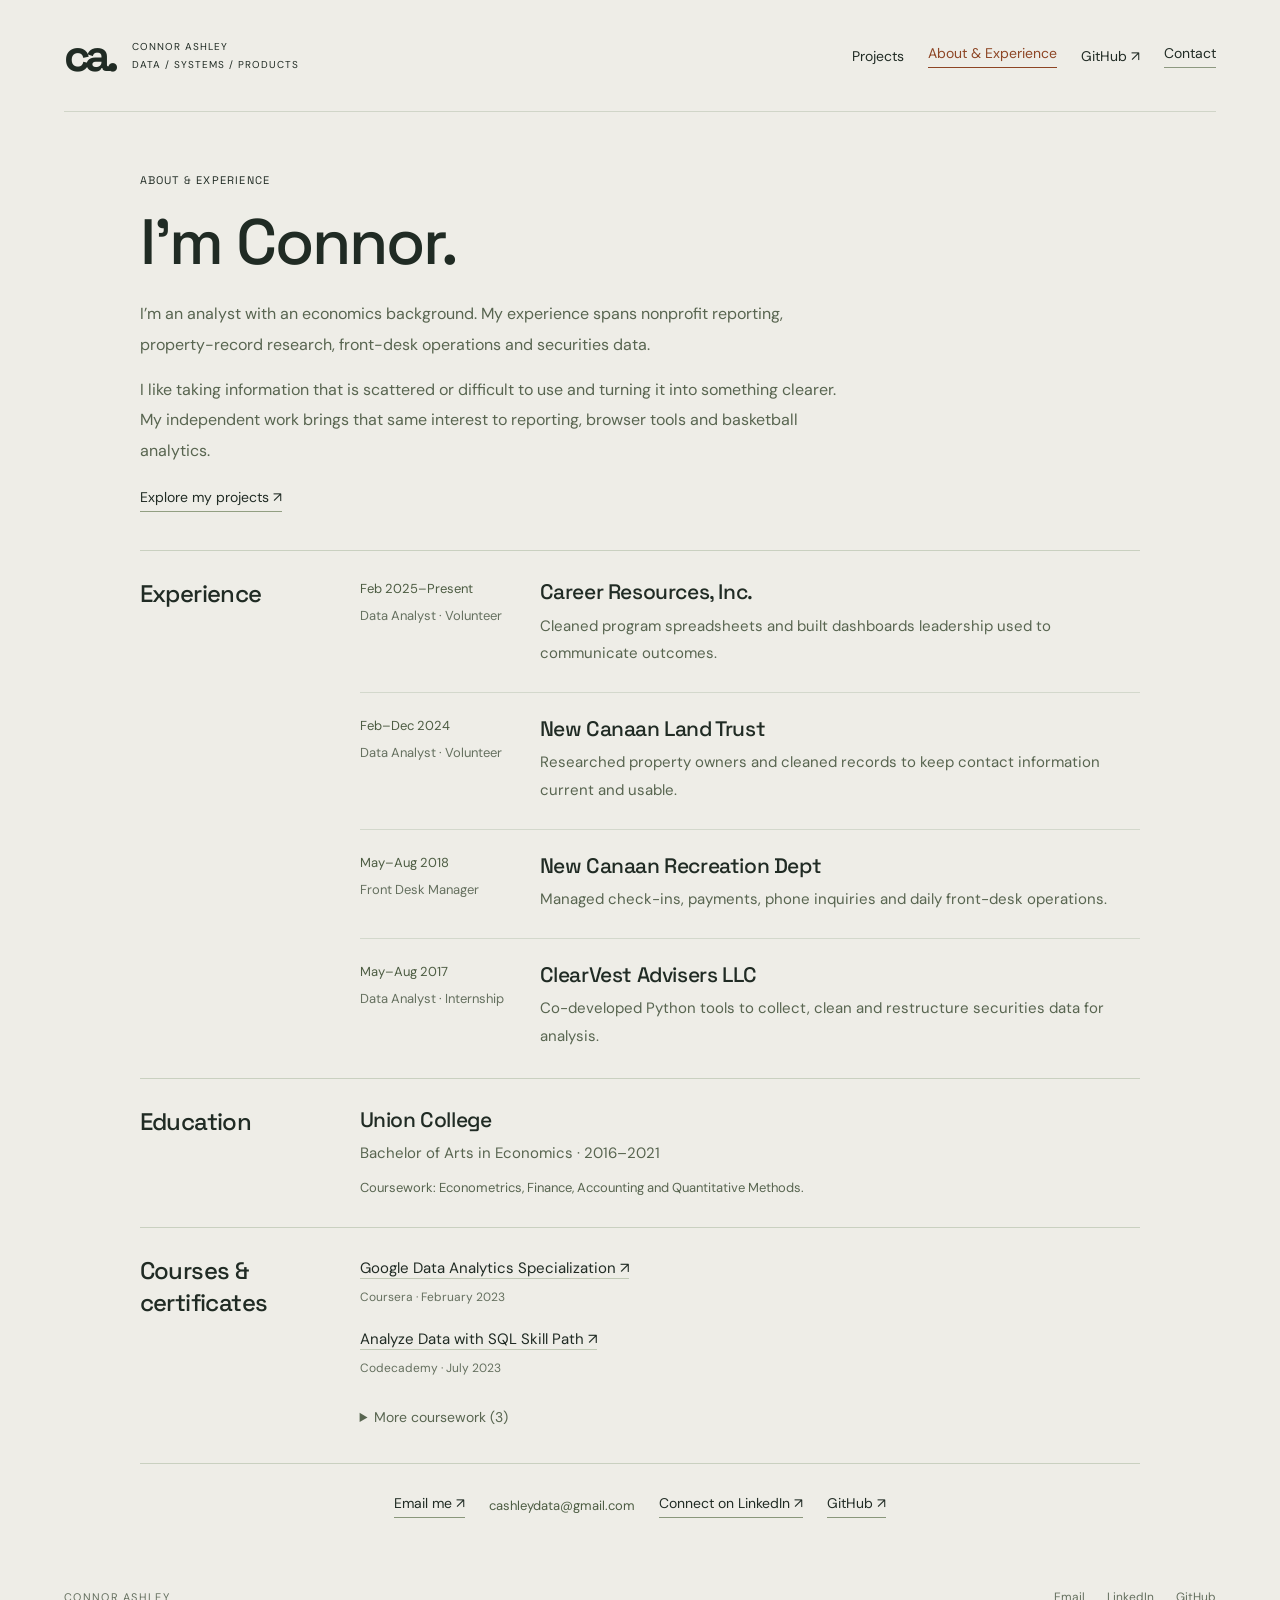
==== about.html @ 2dfffe81 "Publish redesigned portfolio with project previews and experience page" ====
<!doctype html><html lang="en"><head><meta charset="utf-8"><meta name="viewport" content="width=device-width,initial-scale=1"><meta name="description" content="Connor Ashley's experience in nonprofit reporting, property research, customer service and securities data, plus education and coursework."><title>Connor Ashley | Portfolio</title><link rel="stylesheet" href="home.css"><link rel="stylesheet" href="pages.css"><link rel="stylesheet" href="readability.css"><link rel="icon" type="image/svg+xml" href="favicon.svg"></head><body><header><a class="brand" href="./"><b>ca.</b><span>CONNOR ASHLEY<br>DATA / SYSTEMS / PRODUCTS</span></a><nav aria-label="Main navigation"><a href="./#work">Projects</a><a href="about.html" aria-current="page">About & Experience</a><a href="https://github.com/Cashley104">GitHub ↗</a><a href="#contact">Contact</a></nav></header><main class="about-main"><section class="about-intro"><p class="eyebrow">ABOUT & EXPERIENCE</p><h1>I’m Connor.</h1><p>I’m an analyst with an economics background. My experience spans nonprofit reporting, property-record research, front-desk operations and securities data.</p><p>I like taking information that is scattered or difficult to use and turning it into something clearer. My independent work brings that same interest to reporting, browser tools and basketball analytics.</p><a class="back-projects" href="./#work">Explore my projects ↗</a></section><section class="about-section" aria-labelledby="work-history"><h2 id="work-history">Experience</h2><div class="role-list"><article class="role"><div><p class="role-date">Feb 2025–Present</p><p class="role-kind">Data Analyst · Volunteer</p></div><div><h3>Career Resources, Inc.</h3><p>Cleaned program spreadsheets and built dashboards leadership used to communicate outcomes.</p></div></article><article class="role"><div><p class="role-date">Feb–Dec 2024</p><p class="role-kind">Data Analyst · Volunteer</p></div><div><h3>New Canaan Land Trust</h3><p>Researched property owners and cleaned records to keep contact information current and usable.</p></div></article><article class="role"><div><p class="role-date">May–Aug 2018</p><p class="role-kind">Front Desk Manager</p></div><div><h3>New Canaan Recreation Dept</h3><p>Managed check-ins, payments, phone inquiries and daily front-desk operations.</p></div></article><article class="role"><div><p class="role-date">May–Aug 2017</p><p class="role-kind">Data Analyst · Internship</p></div><div><h3>ClearVest Advisers LLC</h3><p>Co-developed Python tools to collect, clean and restructure securities data for analysis.</p></div></article></div></section><section class="about-section education" aria-labelledby="education-title"><h2 id="education-title">Education</h2><div><h3>Union College</h3><p>Bachelor of Arts in Economics · 2016–2021</p><p class="quiet">Coursework: Econometrics, Finance, Accounting and Quantitative Methods.</p></div></section><section class="about-section certifications" aria-labelledby="certificates-title"><h2 id="certificates-title">Courses & certificates</h2><div><ul class="credential-list"><li><a href="https://www.coursera.org/account/accomplishments/specialization/certificate/LZQAG4V62MDE">Google Data Analytics Specialization ↗</a><span>Coursera · February 2023</span></li><li><a href="https://www.codecademy.com/profiles/Cashley104/certificates/5cafb2d937090210d7df3652">Analyze Data with SQL Skill Path ↗</a><span>Codecademy · July 2023</span></li></ul><details><summary>More coursework (3)</summary><ul class="credential-list"><li><a href="https://www.coursera.org/account/accomplishments/records/VMXT9C47KHP5">Generative AI: Elevate Your Data Science Career ↗</a><span>IBM · July 2024</span></li><li><a href="https://www.codecademy.com/profiles/Cashley104/certificates/094a9c7ea6f4ba69e25567f1475e363f">Learn Intermediate SQL for Marketers and Product Managers Course ↗</a><span>Codecademy · August 2023</span></li><li><a href="https://www.codecademy.com/profiles/Cashley104/certificates/6c152bd262967f8c941c9707ed636bda">Learn Python 3 Course ↗</a><span>Codecademy · November 2023</span></li></ul></details></div></section><section class="about-contact" id="contact"><div class="contact-links"><a href="mailto:cashleydata@gmail.com">Email me ↗</a><span class="contact-email">cashleydata@gmail.com</span><a href="https://www.linkedin.com/in/cashleydata/">Connect on LinkedIn ↗</a><a href="https://github.com/Cashley104">GitHub ↗</a></div></section></main><footer class="signature-footer"><span>CONNOR ASHLEY</span><nav aria-label="Social and contact links"><a href="mailto:cashleydata@gmail.com">Email</a><a href="https://www.linkedin.com/in/cashleydata/">LinkedIn</a><a href="https://github.com/Cashley104">GitHub</a></nav></footer></body></html>
---- home.css ----
@import url('https://fonts.googleapis.com/css2?family=DM+Sans:wght@400;500;600;700&family=Space+Grotesk:wght@400;500;600;700&display=swap');
:root{--paper:#eeede7;--ink:#202b24;--muted:#65705f;--line:#d0d5c8;--sage:#788663;--orange:#b85326}*{box-sizing:border-box}html{scroll-behavior:smooth;scroll-padding-top:25px}body{margin:0;color:var(--ink);background:var(--paper);font:14px 'DM Sans',sans-serif}a{color:inherit;text-decoration:none}header{margin:0 5%;padding:27px 0;display:flex;justify-content:space-between;align-items:center;border-bottom:1px solid var(--line);gap:20px}.brand{display:flex;align-items:center;gap:18px}.brand b{font:700 45px 'Space Grotesk',sans-serif;letter-spacing:-5px}.brand span{font-size:8px;letter-spacing:1.5px;line-height:1.8}header nav{display:flex;gap:28px;font-size:12px}header nav a:last-child{border-bottom:1px solid #8d9980;padding-bottom:5px}.intro{padding:44px 5% 40px}.eyebrow{font:9px 'Space Grotesk',sans-serif;letter-spacing:1.6px;line-height:1.8}.intro>.eyebrow:before{content:'';display:inline-block;width:6px;height:6px;background:var(--orange);border-radius:50%;margin-right:9px}.intro-grid{display:grid;grid-template-columns:1.65fr 1fr;align-items:end;gap:7%}h1{font:500 clamp(42px,5.5vw,78px)/1.07 'Space Grotesk',sans-serif;letter-spacing:-3.5px;margin:15px 0 0}h1 em{font-style:normal;color:var(--sage)}.intro-grid>div{max-width:345px}.intro-grid>div>p{font-size:14px;line-height:1.9;margin:0 0 22px;color:#596653}.location{font-size:10px;color:var(--muted);letter-spacing:.6px}.category-nav{display:flex;gap:35px;flex-wrap:wrap;border-block:1px solid var(--line);padding:20px 5%;font:10px 'Space Grotesk',sans-serif;letter-spacing:.6px}.category-nav a{display:flex;align-items:center;gap:14px}.category-nav span{font-size:8px;background:#dfe4d6;padding:3px 6px;border-radius:2px}.project-section{padding:40px 5% 45px}.section-heading{display:flex;align-items:end;justify-content:space-between;gap:20px;margin-bottom:25px}.section-heading .eyebrow{color:var(--muted);margin:0 0 7px}.section-heading h2{font:500 32px 'Space Grotesk',sans-serif;letter-spacing:-1.2px;margin:0}.section-heading>p{font-size:11px;color:var(--muted);line-height:1.8;text-align:right;max-width:310px}.project-grid{display:grid;grid-template-columns:repeat(2,minmax(0,1fr));gap:28px 26px}.project-card{min-width:0;border-bottom:1px solid #c7cfbb;padding-bottom:23px}.project-image-wrap{height:220px;background:#dce1d4;display:block;position:relative;overflow:hidden}.project-image-wrap img{width:100%;height:100%;object-fit:cover;display:block}.walmart-performance-card img,.trade-duty-card img,.extension-gallery img{object-fit:contain;padding:10px}.project-copy{padding-top:16px}h3{font:500 21px/1.3 'Space Grotesk',sans-serif;letter-spacing:-.4px;margin:0 0 10px}.project-copy>p{font-size:12px;line-height:1.8;color:#5f6b57;margin:0;max-width:510px}.project-actions{display:flex;flex-wrap:wrap;gap:10px 18px;margin-top:16px}.project-button{font-size:10px;border-bottom:1px solid #929f82;padding-bottom:4px;display:inline-block}.project-copy>.project-button{margin-top:16px}.project-button:hover{color:var(--orange)}#tools{background:#e1e5d9;border-block:1px solid var(--line)}.demo-poster{display:block;height:100%;position:relative}.demo-poster img{filter:brightness(.75)}.demo-poster>span{position:absolute;left:17px;bottom:15px;color:#fff;font-size:9px;letter-spacing:1px}#basketball .project-grid{grid-template-columns:repeat(3,minmax(0,1fr))}#basketball .project-image-wrap{height:165px}#basketball h3{font-size:18px}#basketball .project-copy>p{font-size:11px}.closing{background:#d9dfcf;padding:35px 5%;display:flex;justify-content:space-between;align-items:center;gap:25px}.closing .eyebrow{max-width:180px;color:var(--muted)}.closing h2{font:500 32px 'Space Grotesk',sans-serif;letter-spacing:-1px;margin:0}.closing>a{font-size:12px;border-bottom:1px solid #89977b;padding-bottom:6px}footer{padding:23px 5%;display:flex;gap:20px;justify-content:space-between;align-items:center;font-size:8px;letter-spacing:1px;color:var(--muted)}a:focus-visible{outline:2px solid var(--orange);outline-offset:5px}@media(min-width:1550px){body{max-width:1550px;margin:auto}}@media(max-width:900px){.intro-grid{grid-template-columns:1.4fr 1fr;gap:30px}h1{font-size:49px;letter-spacing:-2px}.project-image-wrap{height:195px}#basketball .project-grid{grid-template-columns:repeat(2,minmax(0,1fr))}.closing .eyebrow{display:none}}@media(max-width:600px){header{padding:19px 0}.brand span{display:none}.brand b{font-size:36px}header nav{gap:16px;font-size:10px}.intro{padding-top:26px;padding-bottom:26px}.intro-grid{grid-template-columns:1fr;gap:18px}h1{font-size:clamp(30px,8.6vw,50px);letter-spacing:-1.8px}.intro-grid>div{max-width:400px}.intro-grid>div>p{font-size:12px;margin-bottom:12px}.category-nav{gap:15px 25px;font-size:9px;padding-block:16px}.section-heading{display:block}.section-heading h2{font-size:29px}.section-heading>p{text-align:left;font-size:10px}.project-section{padding-block:30px}.project-grid,#basketball .project-grid{grid-template-columns:1fr;gap:27px}.project-image-wrap,#basketball .project-image-wrap{height:auto;aspect-ratio:16/9}.closing{display:block;padding-block:30px}.closing h2{font-size:28px;margin-bottom:18px}footer{flex-wrap:wrap;font-size:7px}footer>span:nth-child(2){display:none}}@media(max-width:300px){header nav{gap:10px}header nav>a:first-child{display:none}.section-heading h2{font-size:25px}h3{font-size:19px}.category-nav a{gap:8px}}@media(prefers-reduced-motion:reduce){html{scroll-behavior:auto}}
---- pages.css ----
header nav{align-items:center;flex-wrap:wrap;gap:12px 24px}header nav a[aria-current=page]{color:#8d4524;border-bottom:1px solid #8d4524;padding-bottom:5px}header nav a[href="https://github.com/Cashley104"]{display:inline}#contact{scroll-margin-top:25px}.closing h2{font-size:27px;line-height:1.25}.closing{gap:20px}.about-main{max-width:1180px;margin:auto;padding:0 7%}.about-intro{padding:48px 0 38px;max-width:700px}.about-intro h1{font-size:clamp(42px,5vw,65px);margin:17px 0 23px;letter-spacing:-2px}.about-intro>p:not(.eyebrow){font-size:15px;line-height:1.95;color:#586550;margin:0 0 15px}.back-projects{display:inline-block;border-bottom:1px solid #929f82;font-size:12px;padding-bottom:5px;margin-top:7px}.about-section{border-top:1px solid #c9d0c0;padding:27px 0;display:grid;grid-template-columns:190px minmax(0,1fr);gap:30px}.about-section>h2{font:500 24px 'Space Grotesk',sans-serif;letter-spacing:-.6px;margin:0;line-height:1.35}.role{display:grid;grid-template-columns:155px minmax(0,1fr);gap:25px;padding:0 0 24px}.role+.role{padding-top:22px;border-top:1px solid #d3d8cc}.role:last-child{padding-bottom:0}.role h3,.education h3{font-size:19px;margin:0 0 7px}.role-date{font-size:11px;margin:2px 0 8px;color:#4c5c42}.role-kind{font-size:10px;line-height:1.7;margin:0;color:#65705f}.role>div:last-child>p,.education p{font-size:13px;line-height:1.85;color:#586550;margin:0}.education .quiet{font-size:11px;margin-top:8px}.credential-list{list-style:none;padding:0;margin:0}.credential-list li{padding:0 0 18px}.credential-list a{font-size:13px;line-height:1.7;border-bottom:1px solid #c0c9b5}.credential-list span{display:block;font-size:10px;line-height:1.8;color:#65705f;margin-top:5px}details summary{font-size:11px;cursor:pointer;color:#586550;padding:6px 0}details[open] summary{margin-bottom:16px}.about-contact{border-top:1px solid #c9d0c0;padding:30px 0 45px}.about-contact h2{font:500 28px 'Space Grotesk',sans-serif;letter-spacing:-.7px;margin:0 0 12px}.about-contact p{font-size:13px;line-height:1.8;color:#586550}.about-contact a{font-size:12px;border-bottom:1px solid #929f82;padding-bottom:5px}summary:focus-visible{outline:2px solid #b85326;outline-offset:4px}@media(max-width:900px){.about-section{grid-template-columns:150px minmax(0,1fr);gap:20px}.role{grid-template-columns:1fr;gap:8px}.role-date{margin:0 0 4px}.about-main{padding-inline:5%}}@media(max-width:600px){header{align-items:start;gap:20px}header nav{justify-content:flex-end;gap:10px 16px;font-size:10px;max-width:270px}header nav a[href="./#work"]{display:inline}.about-intro{padding:32px 0}.about-intro>p:not(.eyebrow){font-size:13px}.about-section{grid-template-columns:1fr;gap:22px}.about-section>h2{font-size:23px}.role{padding-bottom:20px}.closing h2{font-size:25px}.role-kind{font-size:11px}.credential-list a{overflow-wrap:anywhere}}@media(prefers-reduced-motion:reduce){html{scroll-behavior:auto}}
/* Readability pass: shared by the gallery, About page and project detail. */
body header nav{font-size:14px;gap:12px 24px}
body .brand span{font-size:10px;letter-spacing:1px}
body .eyebrow{font-size:11px;letter-spacing:1.2px}
body .intro-grid>div>p{font-size:16px;line-height:1.8}
body .location{font-size:13px}
body .filters button{font-size:14px;padding:10px 14px}
body .filters span{font-size:11px}
body .gallery-toolbar>p{font-size:12px}
body .collection-heading span{font-size:11px;letter-spacing:1.2px}
body .gallery-section .project-copy>p{font-size:15px;line-height:1.8}
body .gallery-section .project-button{font-size:13px;padding-bottom:5px}
body .gallery-section h3{font-size:24px;line-height:1.3}
body .build-note{font-size:12px;line-height:1.8}
body .closing>a{font-size:15px}
body footer{font-size:10px;line-height:1.7}
body .about-intro>p:not(.eyebrow){font-size:16px;line-height:1.9}
body .back-projects{font-size:14px}
body .role-date{font-size:13px}
body .role-kind{font-size:13px;line-height:1.7}
body .role>div:last-child>p,body .education p{font-size:15px;line-height:1.85}
body .education .quiet{font-size:13px}
body .credential-list a{font-size:15px;line-height:1.8}
body .credential-list span{font-size:12px}
body details summary{font-size:14px;padding-block:10px}
body .about-contact p{font-size:15px}
body .about-contact a{font-size:14px}
body .role h3,body .education h3{font-size:21px}
@media(max-width:600px){body header nav{font-size:12px;gap:10px 16px}body .intro-grid>div>p{font-size:15px}body .gallery-section h3{font-size:22px}body .filters button{font-size:13px;padding:9px 11px}body .gallery-toolbar{gap:12px}body .collection-heading span{font-size:10px}body .about-intro>p:not(.eyebrow){font-size:15px}body .role-date{font-size:12px}body footer{font-size:9px}}
---- readability.css ----
body header nav{font-size:14px}body .brand span{font-size:10px}body .eyebrow{font-size:11px}body .intro-grid>div>p{font-size:16px;line-height:1.8}body .location{font-size:13px}body .filters button{font-size:14px;padding:10px 14px}body .filters span{font-size:11px}body .gallery-toolbar>p{font-size:12px}body .collection-heading span{font-size:11px}body .gallery-section .project-copy>p{font-size:15px;line-height:1.8}body .gallery-section .project-button{font-size:13px}body .gallery-section h3{font-size:24px}body .build-note{font-size:12px}body .closing>a{font-size:15px}body footer{font-size:10px}body .about-intro>p:not(.eyebrow){font-size:16px;line-height:1.9}body .back-projects{font-size:14px}body .role-date,body .role-kind{font-size:13px}body .role>div:last-child>p,body .education p{font-size:15px}body .education .quiet{font-size:13px}body .credential-list a{font-size:15px}body .credential-list span{font-size:12px}body details summary{font-size:14px}body .about-contact p{font-size:15px}body .about-contact a{font-size:14px}body .role h3,body .education h3{font-size:21px}body #project-gallery .preview-badge{font-size:10px}
@media(max-width:600px){body header nav{font-size:12px}body .intro-grid>div>p,body .about-intro>p:not(.eyebrow){font-size:15px}body .gallery-section h3{font-size:22px}body .filters button{font-size:13px;padding:9px 11px}body footer{font-size:9px}}
/* Keep the page ending focused on its one contact action. */
body .build-note,body footer,body .closing h2,body .closing .eyebrow,body .about-contact h2,body .about-contact p{display:none}
body .closing{justify-content:center;margin-bottom:0}
body .about-contact{text-align:center}
body .closing h2.footer-slogan{display:block;font-size:27px;line-height:1.3;margin:0}
body footer.signature-footer{display:flex;justify-content:flex-start;font-size:11px;letter-spacing:1.3px;padding:24px 5%}
body .closing:has(.footer-slogan){justify-content:space-between}
@media(max-width:600px){body .closing h2.footer-slogan{font-size:24px;margin-bottom:16px}}
body .contact-links{display:flex;align-items:center;justify-content:center;gap:14px 24px;flex-wrap:wrap}
body .contact-links>a{display:inline-block;font-size:14px;border-bottom:1px solid #89977b;padding-bottom:5px}
body .contact-email{font-size:13px;color:#4c5c42;user-select:text;overflow-wrap:anywhere}
body .signature-footer nav{display:flex;flex-wrap:wrap;gap:22px;font-size:12px;letter-spacing:0}
body footer.signature-footer:has(nav){justify-content:space-between;gap:18px}
body .closing:has(.contact-links){flex-wrap:wrap}
@media(max-width:600px){body .closing .contact-links{justify-content:flex-start;gap:14px 20px}body .signature-footer nav{gap:18px}body .contact-email{flex-basis:100%;order:4}}
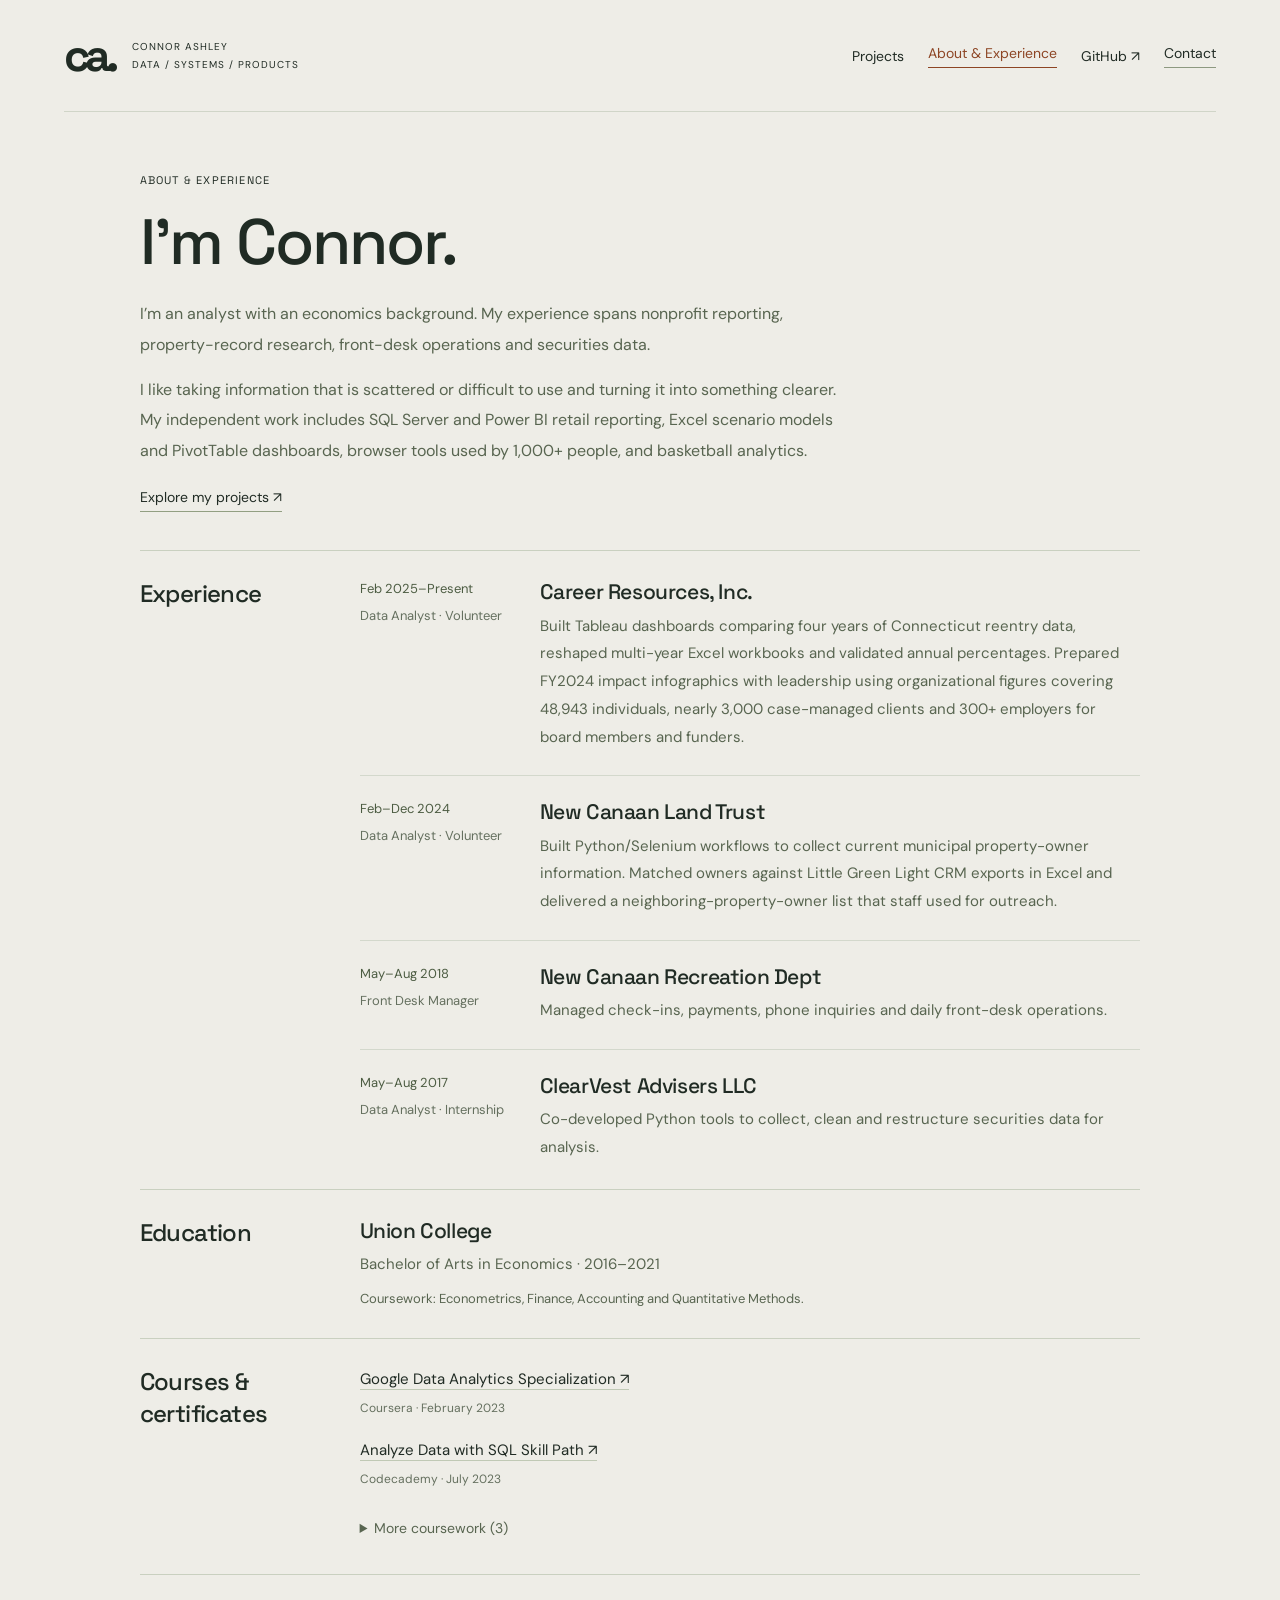
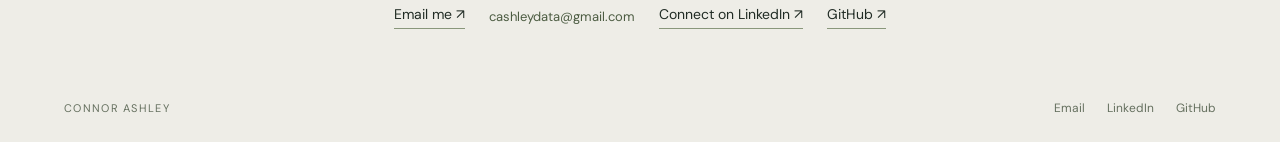
==== commit db8a7c6f: "Show Excel PivotTable dashboard and clarify nonprofit work" ====
--- a/about.html
+++ b/about.html
@@ -1 +1 @@
-<!doctype html><html lang="en"><head><meta charset="utf-8"><meta name="viewport" content="width=device-width,initial-scale=1"><meta name="description" content="Connor Ashley's experience in nonprofit reporting, property research, customer service and securities data, plus education and coursework."><title>Connor Ashley | Portfolio</title><link rel="stylesheet" href="home.css"><link rel="stylesheet" href="pages.css"><link rel="stylesheet" href="readability.css"><link rel="icon" type="image/svg+xml" href="favicon.svg"></head><body><header><a class="brand" href="./"><b>ca.</b><span>CONNOR ASHLEY<br>DATA / SYSTEMS / PRODUCTS</span></a><nav aria-label="Main navigation"><a href="./#work">Projects</a><a href="about.html" aria-current="page">About & Experience</a><a href="https://github.com/Cashley104">GitHub ↗</a><a href="#contact">Contact</a></nav></header><main class="about-main"><section class="about-intro"><p class="eyebrow">ABOUT & EXPERIENCE</p><h1>I’m Connor.</h1><p>I’m an analyst with an economics background. My experience spans nonprofit reporting, property-record research, front-desk operations and securities data.</p><p>I like taking information that is scattered or difficult to use and turning it into something clearer. My independent work brings that same interest to reporting, browser tools and basketball analytics.</p><a class="back-projects" href="./#work">Explore my projects ↗</a></section><section class="about-section" aria-labelledby="work-history"><h2 id="work-history">Experience</h2><div class="role-list"><article class="role"><div><p class="role-date">Feb 2025–Present</p><p class="role-kind">Data Analyst · Volunteer</p></div><div><h3>Career Resources, Inc.</h3><p>Cleaned program spreadsheets and built dashboards leadership used to communicate outcomes.</p></div></article><article class="role"><div><p class="role-date">Feb–Dec 2024</p><p class="role-kind">Data Analyst · Volunteer</p></div><div><h3>New Canaan Land Trust</h3><p>Researched property owners and cleaned records to keep contact information current and usable.</p></div></article><article class="role"><div><p class="role-date">May–Aug 2018</p><p class="role-kind">Front Desk Manager</p></div><div><h3>New Canaan Recreation Dept</h3><p>Managed check-ins, payments, phone inquiries and daily front-desk operations.</p></div></article><article class="role"><div><p class="role-date">May–Aug 2017</p><p class="role-kind">Data Analyst · Internship</p></div><div><h3>ClearVest Advisers LLC</h3><p>Co-developed Python tools to collect, clean and restructure securities data for analysis.</p></div></article></div></section><section class="about-section education" aria-labelledby="education-title"><h2 id="education-title">Education</h2><div><h3>Union College</h3><p>Bachelor of Arts in Economics · 2016–2021</p><p class="quiet">Coursework: Econometrics, Finance, Accounting and Quantitative Methods.</p></div></section><section class="about-section certifications" aria-labelledby="certificates-title"><h2 id="certificates-title">Courses & certificates</h2><div><ul class="credential-list"><li><a href="https://www.coursera.org/account/accomplishments/specialization/certificate/LZQAG4V62MDE">Google Data Analytics Specialization ↗</a><span>Coursera · February 2023</span></li><li><a href="https://www.codecademy.com/profiles/Cashley104/certificates/5cafb2d937090210d7df3652">Analyze Data with SQL Skill Path ↗</a><span>Codecademy · July 2023</span></li></ul><details><summary>More coursework (3)</summary><ul class="credential-list"><li><a href="https://www.coursera.org/account/accomplishments/records/VMXT9C47KHP5">Generative AI: Elevate Your Data Science Career ↗</a><span>IBM · July 2024</span></li><li><a href="https://www.codecademy.com/profiles/Cashley104/certificates/094a9c7ea6f4ba69e25567f1475e363f">Learn Intermediate SQL for Marketers and Product Managers Course ↗</a><span>Codecademy · August 2023</span></li><li><a href="https://www.codecademy.com/profiles/Cashley104/certificates/6c152bd262967f8c941c9707ed636bda">Learn Python 3 Course ↗</a><span>Codecademy · November 2023</span></li></ul></details></div></section><section class="about-contact" id="contact"><div class="contact-links"><a href="mailto:cashleydata@gmail.com">Email me ↗</a><span class="contact-email">cashleydata@gmail.com</span><a href="https://www.linkedin.com/in/cashleydata/">Connect on LinkedIn ↗</a><a href="https://github.com/Cashley104">GitHub ↗</a></div></section></main><footer class="signature-footer"><span>CONNOR ASHLEY</span><nav aria-label="Social and contact links"><a href="mailto:cashleydata@gmail.com">Email</a><a href="https://www.linkedin.com/in/cashleydata/">LinkedIn</a><a href="https://github.com/Cashley104">GitHub</a></nav></footer></body></html>+<!doctype html><html lang="en"><head><meta charset="utf-8"><meta name="viewport" content="width=device-width,initial-scale=1"><meta name="description" content="Connor Ashley's experience in nonprofit reporting, property research, customer service and securities data, plus education and coursework."><title>Connor Ashley | Portfolio</title><link rel="stylesheet" href="home.css"><link rel="stylesheet" href="pages.css"><link rel="stylesheet" href="readability.css"><link rel="icon" type="image/svg+xml" href="favicon.svg"></head><body><header><a class="brand" href="./"><b>ca.</b><span>CONNOR ASHLEY<br>DATA / SYSTEMS / PRODUCTS</span></a><nav aria-label="Main navigation"><a href="./#work">Projects</a><a href="about.html" aria-current="page">About & Experience</a><a href="https://github.com/Cashley104">GitHub ↗</a><a href="#contact">Contact</a></nav></header><main class="about-main"><section class="about-intro"><p class="eyebrow">ABOUT & EXPERIENCE</p><h1>I’m Connor.</h1><p>I’m an analyst with an economics background. My experience spans nonprofit reporting, property-record research, front-desk operations and securities data.</p><p>I like taking information that is scattered or difficult to use and turning it into something clearer. My independent work includes SQL Server and Power BI retail reporting, Excel scenario models and PivotTable dashboards, browser tools used by 1,000+ people, and basketball analytics.</p><a class="back-projects" href="./#work">Explore my projects ↗</a></section><section class="about-section" aria-labelledby="work-history"><h2 id="work-history">Experience</h2><div class="role-list"><article class="role"><div><p class="role-date">Feb 2025–Present</p><p class="role-kind">Data Analyst · Volunteer</p></div><div><h3>Career Resources, Inc.</h3><p>Built Tableau dashboards comparing four years of Connecticut reentry data, reshaped multi-year Excel workbooks and validated annual percentages. Prepared FY2024 impact infographics with leadership using organizational figures covering 48,943 individuals, nearly 3,000 case-managed clients and 300+ employers for board members and funders.</p></div></article><article class="role"><div><p class="role-date">Feb–Dec 2024</p><p class="role-kind">Data Analyst · Volunteer</p></div><div><h3>New Canaan Land Trust</h3><p>Built Python/Selenium workflows to collect current municipal property-owner information. Matched owners against Little Green Light CRM exports in Excel and delivered a neighboring-property-owner list that staff used for outreach.</p></div></article><article class="role"><div><p class="role-date">May–Aug 2018</p><p class="role-kind">Front Desk Manager</p></div><div><h3>New Canaan Recreation Dept</h3><p>Managed check-ins, payments, phone inquiries and daily front-desk operations.</p></div></article><article class="role"><div><p class="role-date">May–Aug 2017</p><p class="role-kind">Data Analyst · Internship</p></div><div><h3>ClearVest Advisers LLC</h3><p>Co-developed Python tools to collect, clean and restructure securities data for analysis.</p></div></article></div></section><section class="about-section education" aria-labelledby="education-title"><h2 id="education-title">Education</h2><div><h3>Union College</h3><p>Bachelor of Arts in Economics · 2016–2021</p><p class="quiet">Coursework: Econometrics, Finance, Accounting and Quantitative Methods.</p></div></section><section class="about-section certifications" aria-labelledby="certificates-title"><h2 id="certificates-title">Courses & certificates</h2><div><ul class="credential-list"><li><a href="https://www.coursera.org/account/accomplishments/specialization/certificate/LZQAG4V62MDE">Google Data Analytics Specialization ↗</a><span>Coursera · February 2023</span></li><li><a href="https://www.codecademy.com/profiles/Cashley104/certificates/5cafb2d937090210d7df3652">Analyze Data with SQL Skill Path ↗</a><span>Codecademy · July 2023</span></li></ul><details><summary>More coursework (3)</summary><ul class="credential-list"><li><a href="https://www.coursera.org/account/accomplishments/records/VMXT9C47KHP5">Generative AI: Elevate Your Data Science Career ↗</a><span>IBM · July 2024</span></li><li><a href="https://www.codecademy.com/profiles/Cashley104/certificates/094a9c7ea6f4ba69e25567f1475e363f">Learn Intermediate SQL for Marketers and Product Managers Course ↗</a><span>Codecademy · August 2023</span></li><li><a href="https://www.codecademy.com/profiles/Cashley104/certificates/6c152bd262967f8c941c9707ed636bda">Learn Python 3 Course ↗</a><span>Codecademy · November 2023</span></li></ul></details></div></section><section class="about-contact" id="contact"><div class="contact-links"><a href="mailto:cashleydata@gmail.com">Email me ↗</a><span class="contact-email">cashleydata@gmail.com</span><a href="https://www.linkedin.com/in/cashleydata/">Connect on LinkedIn ↗</a><a href="https://github.com/Cashley104">GitHub ↗</a></div></section></main><footer class="signature-footer"><span>CONNOR ASHLEY</span><nav aria-label="Social and contact links"><a href="mailto:cashleydata@gmail.com">Email</a><a href="https://www.linkedin.com/in/cashleydata/">LinkedIn</a><a href="https://github.com/Cashley104">GitHub</a></nav></footer></body></html>
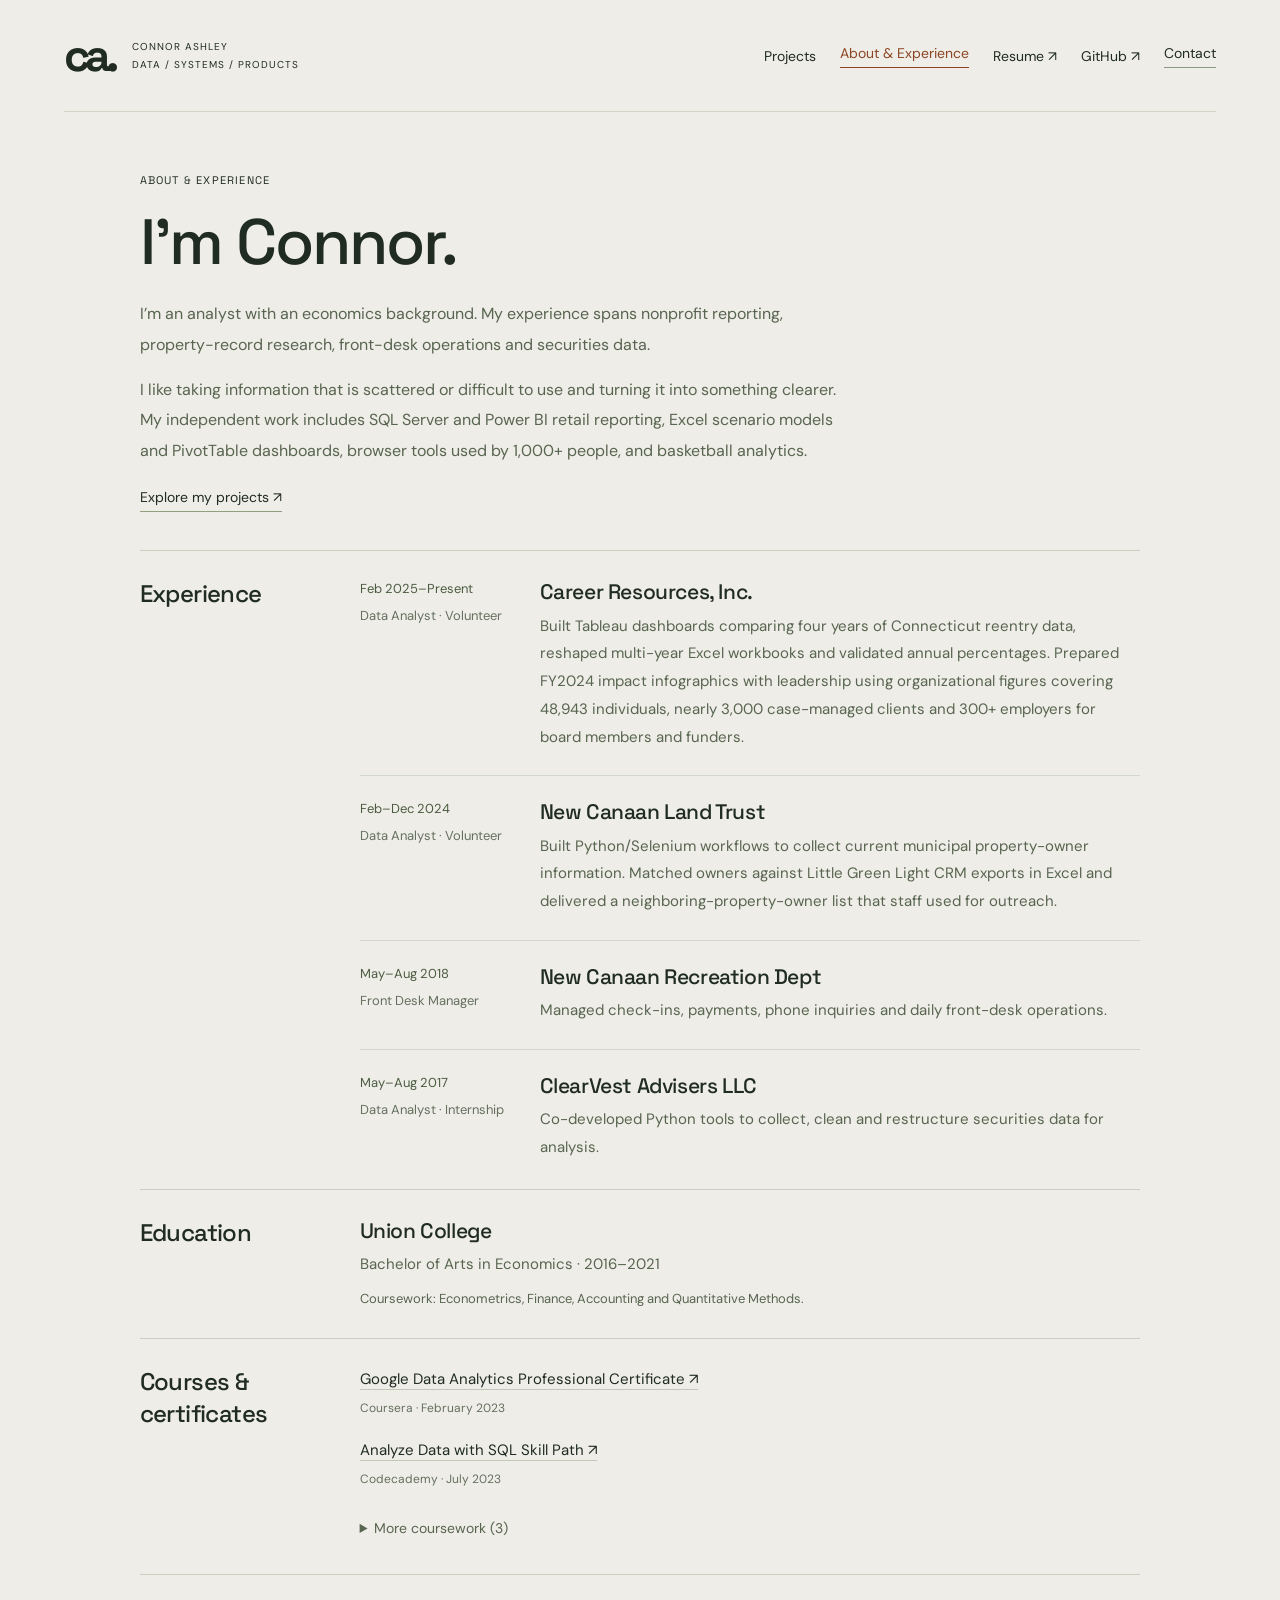
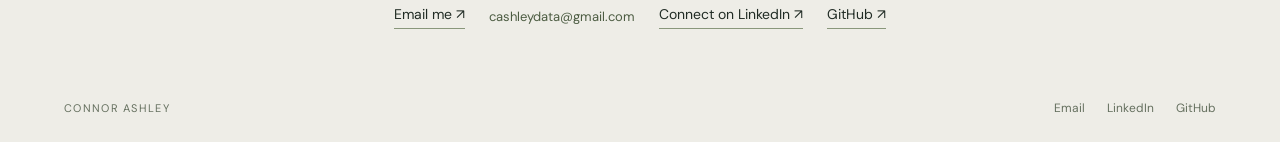
==== commit a84cff94: "Center single-card rows, reorder basketball, add resume link - Center the leftover card in sections " ====
--- a/about.html
+++ b/about.html
@@ -1 +1 @@
-<!doctype html><html lang="en"><head><meta charset="utf-8"><meta name="viewport" content="width=device-width,initial-scale=1"><meta name="description" content="Connor Ashley's experience in nonprofit reporting, property research, customer service and securities data, plus education and coursework."><title>Connor Ashley | Portfolio</title><link rel="stylesheet" href="home.css"><link rel="stylesheet" href="pages.css"><link rel="stylesheet" href="readability.css"><link rel="icon" type="image/svg+xml" href="favicon.svg"></head><body><header><a class="brand" href="./"><b>ca.</b><span>CONNOR ASHLEY<br>DATA / SYSTEMS / PRODUCTS</span></a><nav aria-label="Main navigation"><a href="./#work">Projects</a><a href="about.html" aria-current="page">About & Experience</a><a href="https://github.com/Cashley104">GitHub ↗</a><a href="#contact">Contact</a></nav></header><main class="about-main"><section class="about-intro"><p class="eyebrow">ABOUT & EXPERIENCE</p><h1>I’m Connor.</h1><p>I’m an analyst with an economics background. My experience spans nonprofit reporting, property-record research, front-desk operations and securities data.</p><p>I like taking information that is scattered or difficult to use and turning it into something clearer. My independent work includes SQL Server and Power BI retail reporting, Excel scenario models and PivotTable dashboards, browser tools used by 1,000+ people, and basketball analytics.</p><a class="back-projects" href="./#work">Explore my projects ↗</a></section><section class="about-section" aria-labelledby="work-history"><h2 id="work-history">Experience</h2><div class="role-list"><article class="role"><div><p class="role-date">Feb 2025–Present</p><p class="role-kind">Data Analyst · Volunteer</p></div><div><h3>Career Resources, Inc.</h3><p>Built Tableau dashboards comparing four years of Connecticut reentry data, reshaped multi-year Excel workbooks and validated annual percentages. Prepared FY2024 impact infographics with leadership using organizational figures covering 48,943 individuals, nearly 3,000 case-managed clients and 300+ employers for board members and funders.</p></div></article><article class="role"><div><p class="role-date">Feb–Dec 2024</p><p class="role-kind">Data Analyst · Volunteer</p></div><div><h3>New Canaan Land Trust</h3><p>Built Python/Selenium workflows to collect current municipal property-owner information. Matched owners against Little Green Light CRM exports in Excel and delivered a neighboring-property-owner list that staff used for outreach.</p></div></article><article class="role"><div><p class="role-date">May–Aug 2018</p><p class="role-kind">Front Desk Manager</p></div><div><h3>New Canaan Recreation Dept</h3><p>Managed check-ins, payments, phone inquiries and daily front-desk operations.</p></div></article><article class="role"><div><p class="role-date">May–Aug 2017</p><p class="role-kind">Data Analyst · Internship</p></div><div><h3>ClearVest Advisers LLC</h3><p>Co-developed Python tools to collect, clean and restructure securities data for analysis.</p></div></article></div></section><section class="about-section education" aria-labelledby="education-title"><h2 id="education-title">Education</h2><div><h3>Union College</h3><p>Bachelor of Arts in Economics · 2016–2021</p><p class="quiet">Coursework: Econometrics, Finance, Accounting and Quantitative Methods.</p></div></section><section class="about-section certifications" aria-labelledby="certificates-title"><h2 id="certificates-title">Courses & certificates</h2><div><ul class="credential-list"><li><a href="https://www.coursera.org/account/accomplishments/specialization/certificate/LZQAG4V62MDE">Google Data Analytics Specialization ↗</a><span>Coursera · February 2023</span></li><li><a href="https://www.codecademy.com/profiles/Cashley104/certificates/5cafb2d937090210d7df3652">Analyze Data with SQL Skill Path ↗</a><span>Codecademy · July 2023</span></li></ul><details><summary>More coursework (3)</summary><ul class="credential-list"><li><a href="https://www.coursera.org/account/accomplishments/records/VMXT9C47KHP5">Generative AI: Elevate Your Data Science Career ↗</a><span>IBM · July 2024</span></li><li><a href="https://www.codecademy.com/profiles/Cashley104/certificates/094a9c7ea6f4ba69e25567f1475e363f">Learn Intermediate SQL for Marketers and Product Managers Course ↗</a><span>Codecademy · August 2023</span></li><li><a href="https://www.codecademy.com/profiles/Cashley104/certificates/6c152bd262967f8c941c9707ed636bda">Learn Python 3 Course ↗</a><span>Codecademy · November 2023</span></li></ul></details></div></section><section class="about-contact" id="contact"><div class="contact-links"><a href="mailto:cashleydata@gmail.com">Email me ↗</a><span class="contact-email">cashleydata@gmail.com</span><a href="https://www.linkedin.com/in/cashleydata/">Connect on LinkedIn ↗</a><a href="https://github.com/Cashley104">GitHub ↗</a></div></section></main><footer class="signature-footer"><span>CONNOR ASHLEY</span><nav aria-label="Social and contact links"><a href="mailto:cashleydata@gmail.com">Email</a><a href="https://www.linkedin.com/in/cashleydata/">LinkedIn</a><a href="https://github.com/Cashley104">GitHub</a></nav></footer></body></html>+<!doctype html><html lang="en"><head><meta charset="utf-8"><meta name="viewport" content="width=device-width,initial-scale=1"><meta name="description" content="Connor Ashley's experience in nonprofit reporting, property research, customer service and securities data, plus education and coursework."><title>Connor Ashley | Portfolio</title><link rel="stylesheet" href="home.css"><link rel="stylesheet" href="pages.css"><link rel="stylesheet" href="readability.css"><link rel="icon" type="image/svg+xml" href="favicon.svg"></head><body><header><a class="brand" href="./"><b>ca.</b><span>CONNOR ASHLEY<br>DATA / SYSTEMS / PRODUCTS</span></a><nav aria-label="Main navigation"><a href="./#work">Projects</a><a href="about.html" aria-current="page">About & Experience</a><a href="Connor_Ashley_Resume.pdf">Resume ↗</a><a href="https://github.com/Cashley104">GitHub ↗</a><a href="#contact">Contact</a></nav></header><main class="about-main"><section class="about-intro"><p class="eyebrow">ABOUT & EXPERIENCE</p><h1>I’m Connor.</h1><p>I’m an analyst with an economics background. My experience spans nonprofit reporting, property-record research, front-desk operations and securities data.</p><p>I like taking information that is scattered or difficult to use and turning it into something clearer. My independent work includes SQL Server and Power BI retail reporting, Excel scenario models and PivotTable dashboards, browser tools used by 1,000+ people, and basketball analytics.</p><a class="back-projects" href="./#work">Explore my projects ↗</a></section><section class="about-section" aria-labelledby="work-history"><h2 id="work-history">Experience</h2><div class="role-list"><article class="role"><div><p class="role-date">Feb 2025–Present</p><p class="role-kind">Data Analyst · Volunteer</p></div><div><h3>Career Resources, Inc.</h3><p>Built Tableau dashboards comparing four years of Connecticut reentry data, reshaped multi-year Excel workbooks and validated annual percentages. Prepared FY2024 impact infographics with leadership using organizational figures covering 48,943 individuals, nearly 3,000 case-managed clients and 300+ employers for board members and funders.</p></div></article><article class="role"><div><p class="role-date">Feb–Dec 2024</p><p class="role-kind">Data Analyst · Volunteer</p></div><div><h3>New Canaan Land Trust</h3><p>Built Python/Selenium workflows to collect current municipal property-owner information. Matched owners against Little Green Light CRM exports in Excel and delivered a neighboring-property-owner list that staff used for outreach.</p></div></article><article class="role"><div><p class="role-date">May–Aug 2018</p><p class="role-kind">Front Desk Manager</p></div><div><h3>New Canaan Recreation Dept</h3><p>Managed check-ins, payments, phone inquiries and daily front-desk operations.</p></div></article><article class="role"><div><p class="role-date">May–Aug 2017</p><p class="role-kind">Data Analyst · Internship</p></div><div><h3>ClearVest Advisers LLC</h3><p>Co-developed Python tools to collect, clean and restructure securities data for analysis.</p></div></article></div></section><section class="about-section education" aria-labelledby="education-title"><h2 id="education-title">Education</h2><div><h3>Union College</h3><p>Bachelor of Arts in Economics · 2016–2021</p><p class="quiet">Coursework: Econometrics, Finance, Accounting and Quantitative Methods.</p></div></section><section class="about-section certifications" aria-labelledby="certificates-title"><h2 id="certificates-title">Courses & certificates</h2><div><ul class="credential-list"><li><a href="https://www.coursera.org/account/accomplishments/specialization/certificate/LZQAG4V62MDE">Google Data Analytics Professional Certificate ↗</a><span>Coursera · February 2023</span></li><li><a href="https://www.codecademy.com/profiles/Cashley104/certificates/5cafb2d937090210d7df3652">Analyze Data with SQL Skill Path ↗</a><span>Codecademy · July 2023</span></li></ul><details><summary>More coursework (3)</summary><ul class="credential-list"><li><a href="https://www.coursera.org/account/accomplishments/records/VMXT9C47KHP5">Generative AI: Elevate Your Data Science Career ↗</a><span>IBM · July 2024</span></li><li><a href="https://www.codecademy.com/profiles/Cashley104/certificates/094a9c7ea6f4ba69e25567f1475e363f">Learn Intermediate SQL for Marketers and Product Managers Course ↗</a><span>Codecademy · August 2023</span></li><li><a href="https://www.codecademy.com/profiles/Cashley104/certificates/6c152bd262967f8c941c9707ed636bda">Learn Python 3 Course ↗</a><span>Codecademy · November 2023</span></li></ul></details></div></section><section class="about-contact" id="contact"><div class="contact-links"><a href="mailto:cashleydata@gmail.com">Email me ↗</a><span class="contact-email">cashleydata@gmail.com</span><a href="https://www.linkedin.com/in/cashleydata/">Connect on LinkedIn ↗</a><a href="https://github.com/Cashley104">GitHub ↗</a></div></section></main><footer class="signature-footer"><span>CONNOR ASHLEY</span><nav aria-label="Social and contact links"><a href="mailto:cashleydata@gmail.com">Email</a><a href="https://www.linkedin.com/in/cashleydata/">LinkedIn</a><a href="https://github.com/Cashley104">GitHub</a></nav></footer></body></html>
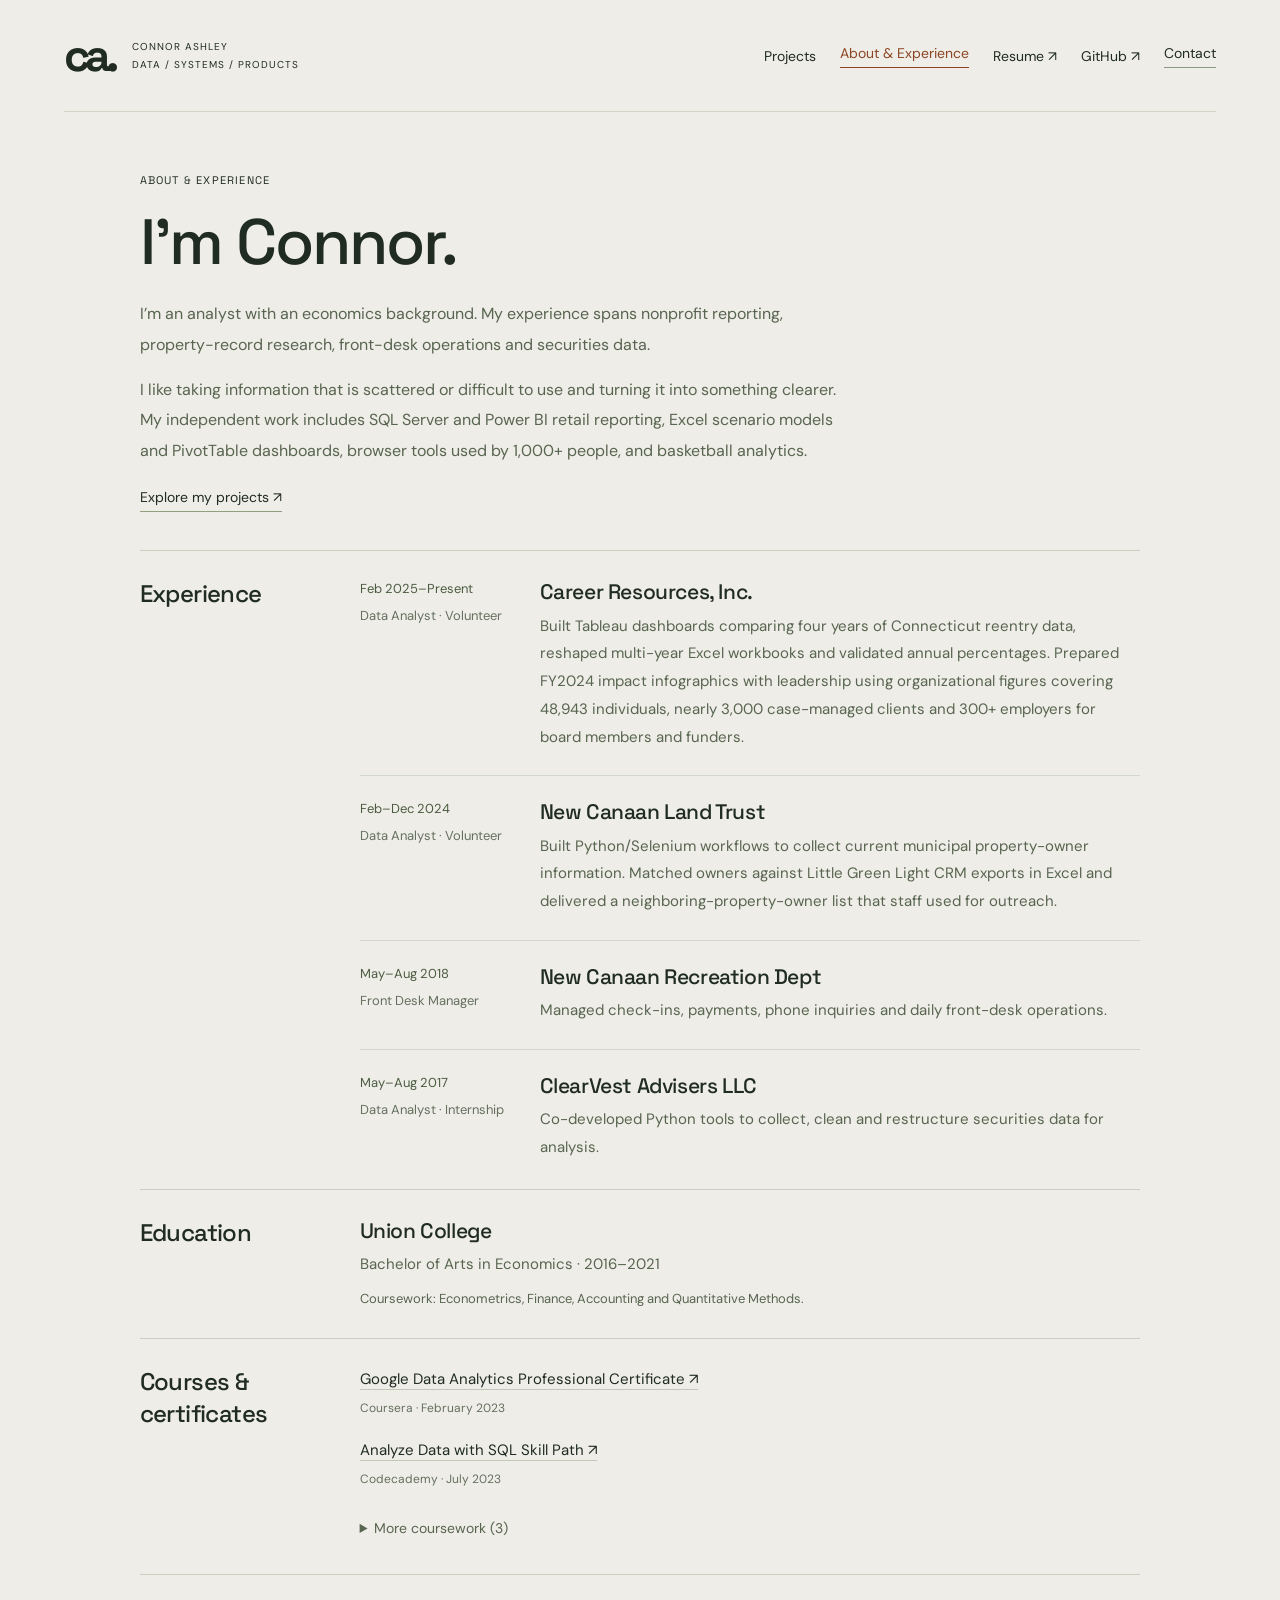
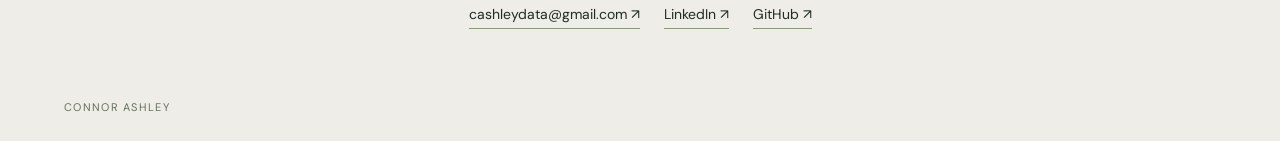
==== commit 8d126e8c: "Unify contact links and drop repeated footer links Show the email address as its own underlined link" ====
--- a/about.html
+++ b/about.html
@@ -1 +1 @@
-<!doctype html><html lang="en"><head><meta charset="utf-8"><meta name="viewport" content="width=device-width,initial-scale=1"><meta name="description" content="Connor Ashley's experience in nonprofit reporting, property research, customer service and securities data, plus education and coursework."><title>Connor Ashley | Portfolio</title><link rel="stylesheet" href="home.css"><link rel="stylesheet" href="pages.css"><link rel="stylesheet" href="readability.css"><link rel="icon" type="image/svg+xml" href="favicon.svg"></head><body><header><a class="brand" href="./"><b>ca.</b><span>CONNOR ASHLEY<br>DATA / SYSTEMS / PRODUCTS</span></a><nav aria-label="Main navigation"><a href="./#work">Projects</a><a href="about.html" aria-current="page">About & Experience</a><a href="Connor_Ashley_Resume.pdf">Resume ↗</a><a href="https://github.com/Cashley104">GitHub ↗</a><a href="#contact">Contact</a></nav></header><main class="about-main"><section class="about-intro"><p class="eyebrow">ABOUT & EXPERIENCE</p><h1>I’m Connor.</h1><p>I’m an analyst with an economics background. My experience spans nonprofit reporting, property-record research, front-desk operations and securities data.</p><p>I like taking information that is scattered or difficult to use and turning it into something clearer. My independent work includes SQL Server and Power BI retail reporting, Excel scenario models and PivotTable dashboards, browser tools used by 1,000+ people, and basketball analytics.</p><a class="back-projects" href="./#work">Explore my projects ↗</a></section><section class="about-section" aria-labelledby="work-history"><h2 id="work-history">Experience</h2><div class="role-list"><article class="role"><div><p class="role-date">Feb 2025–Present</p><p class="role-kind">Data Analyst · Volunteer</p></div><div><h3>Career Resources, Inc.</h3><p>Built Tableau dashboards comparing four years of Connecticut reentry data, reshaped multi-year Excel workbooks and validated annual percentages. Prepared FY2024 impact infographics with leadership using organizational figures covering 48,943 individuals, nearly 3,000 case-managed clients and 300+ employers for board members and funders.</p></div></article><article class="role"><div><p class="role-date">Feb–Dec 2024</p><p class="role-kind">Data Analyst · Volunteer</p></div><div><h3>New Canaan Land Trust</h3><p>Built Python/Selenium workflows to collect current municipal property-owner information. Matched owners against Little Green Light CRM exports in Excel and delivered a neighboring-property-owner list that staff used for outreach.</p></div></article><article class="role"><div><p class="role-date">May–Aug 2018</p><p class="role-kind">Front Desk Manager</p></div><div><h3>New Canaan Recreation Dept</h3><p>Managed check-ins, payments, phone inquiries and daily front-desk operations.</p></div></article><article class="role"><div><p class="role-date">May–Aug 2017</p><p class="role-kind">Data Analyst · Internship</p></div><div><h3>ClearVest Advisers LLC</h3><p>Co-developed Python tools to collect, clean and restructure securities data for analysis.</p></div></article></div></section><section class="about-section education" aria-labelledby="education-title"><h2 id="education-title">Education</h2><div><h3>Union College</h3><p>Bachelor of Arts in Economics · 2016–2021</p><p class="quiet">Coursework: Econometrics, Finance, Accounting and Quantitative Methods.</p></div></section><section class="about-section certifications" aria-labelledby="certificates-title"><h2 id="certificates-title">Courses & certificates</h2><div><ul class="credential-list"><li><a href="https://www.coursera.org/account/accomplishments/specialization/certificate/LZQAG4V62MDE">Google Data Analytics Professional Certificate ↗</a><span>Coursera · February 2023</span></li><li><a href="https://www.codecademy.com/profiles/Cashley104/certificates/5cafb2d937090210d7df3652">Analyze Data with SQL Skill Path ↗</a><span>Codecademy · July 2023</span></li></ul><details><summary>More coursework (3)</summary><ul class="credential-list"><li><a href="https://www.coursera.org/account/accomplishments/records/VMXT9C47KHP5">Generative AI: Elevate Your Data Science Career ↗</a><span>IBM · July 2024</span></li><li><a href="https://www.codecademy.com/profiles/Cashley104/certificates/094a9c7ea6f4ba69e25567f1475e363f">Learn Intermediate SQL for Marketers and Product Managers Course ↗</a><span>Codecademy · August 2023</span></li><li><a href="https://www.codecademy.com/profiles/Cashley104/certificates/6c152bd262967f8c941c9707ed636bda">Learn Python 3 Course ↗</a><span>Codecademy · November 2023</span></li></ul></details></div></section><section class="about-contact" id="contact"><div class="contact-links"><a href="mailto:cashleydata@gmail.com">Email me ↗</a><span class="contact-email">cashleydata@gmail.com</span><a href="https://www.linkedin.com/in/cashleydata/">Connect on LinkedIn ↗</a><a href="https://github.com/Cashley104">GitHub ↗</a></div></section></main><footer class="signature-footer"><span>CONNOR ASHLEY</span><nav aria-label="Social and contact links"><a href="mailto:cashleydata@gmail.com">Email</a><a href="https://www.linkedin.com/in/cashleydata/">LinkedIn</a><a href="https://github.com/Cashley104">GitHub</a></nav></footer></body></html>+<!doctype html><html lang="en"><head><meta charset="utf-8"><meta name="viewport" content="width=device-width,initial-scale=1"><meta name="description" content="Connor Ashley's experience in nonprofit reporting, property research, customer service and securities data, plus education and coursework."><title>Connor Ashley | Portfolio</title><link rel="stylesheet" href="home.css"><link rel="stylesheet" href="pages.css"><link rel="stylesheet" href="readability.css"><link rel="icon" type="image/svg+xml" href="favicon.svg"></head><body><header><a class="brand" href="./"><b>ca.</b><span>CONNOR ASHLEY<br>DATA / SYSTEMS / PRODUCTS</span></a><nav aria-label="Main navigation"><a href="./#work">Projects</a><a href="about.html" aria-current="page">About & Experience</a><a href="Connor_Ashley_Resume.pdf">Resume ↗</a><a href="https://github.com/Cashley104">GitHub ↗</a><a href="#contact">Contact</a></nav></header><main class="about-main"><section class="about-intro"><p class="eyebrow">ABOUT & EXPERIENCE</p><h1>I’m Connor.</h1><p>I’m an analyst with an economics background. My experience spans nonprofit reporting, property-record research, front-desk operations and securities data.</p><p>I like taking information that is scattered or difficult to use and turning it into something clearer. My independent work includes SQL Server and Power BI retail reporting, Excel scenario models and PivotTable dashboards, browser tools used by 1,000+ people, and basketball analytics.</p><a class="back-projects" href="./#work">Explore my projects ↗</a></section><section class="about-section" aria-labelledby="work-history"><h2 id="work-history">Experience</h2><div class="role-list"><article class="role"><div><p class="role-date">Feb 2025–Present</p><p class="role-kind">Data Analyst · Volunteer</p></div><div><h3>Career Resources, Inc.</h3><p>Built Tableau dashboards comparing four years of Connecticut reentry data, reshaped multi-year Excel workbooks and validated annual percentages. Prepared FY2024 impact infographics with leadership using organizational figures covering 48,943 individuals, nearly 3,000 case-managed clients and 300+ employers for board members and funders.</p></div></article><article class="role"><div><p class="role-date">Feb–Dec 2024</p><p class="role-kind">Data Analyst · Volunteer</p></div><div><h3>New Canaan Land Trust</h3><p>Built Python/Selenium workflows to collect current municipal property-owner information. Matched owners against Little Green Light CRM exports in Excel and delivered a neighboring-property-owner list that staff used for outreach.</p></div></article><article class="role"><div><p class="role-date">May–Aug 2018</p><p class="role-kind">Front Desk Manager</p></div><div><h3>New Canaan Recreation Dept</h3><p>Managed check-ins, payments, phone inquiries and daily front-desk operations.</p></div></article><article class="role"><div><p class="role-date">May–Aug 2017</p><p class="role-kind">Data Analyst · Internship</p></div><div><h3>ClearVest Advisers LLC</h3><p>Co-developed Python tools to collect, clean and restructure securities data for analysis.</p></div></article></div></section><section class="about-section education" aria-labelledby="education-title"><h2 id="education-title">Education</h2><div><h3>Union College</h3><p>Bachelor of Arts in Economics · 2016–2021</p><p class="quiet">Coursework: Econometrics, Finance, Accounting and Quantitative Methods.</p></div></section><section class="about-section certifications" aria-labelledby="certificates-title"><h2 id="certificates-title">Courses & certificates</h2><div><ul class="credential-list"><li><a href="https://www.coursera.org/account/accomplishments/specialization/certificate/LZQAG4V62MDE">Google Data Analytics Professional Certificate ↗</a><span>Coursera · February 2023</span></li><li><a href="https://www.codecademy.com/profiles/Cashley104/certificates/5cafb2d937090210d7df3652">Analyze Data with SQL Skill Path ↗</a><span>Codecademy · July 2023</span></li></ul><details><summary>More coursework (3)</summary><ul class="credential-list"><li><a href="https://www.coursera.org/account/accomplishments/records/VMXT9C47KHP5">Generative AI: Elevate Your Data Science Career ↗</a><span>IBM · July 2024</span></li><li><a href="https://www.codecademy.com/profiles/Cashley104/certificates/094a9c7ea6f4ba69e25567f1475e363f">Learn Intermediate SQL for Marketers and Product Managers Course ↗</a><span>Codecademy · August 2023</span></li><li><a href="https://www.codecademy.com/profiles/Cashley104/certificates/6c152bd262967f8c941c9707ed636bda">Learn Python 3 Course ↗</a><span>Codecademy · November 2023</span></li></ul></details></div></section><section class="about-contact" id="contact"><div class="contact-links"><a href="mailto:cashleydata@gmail.com">cashleydata@gmail.com ↗</a><a href="https://www.linkedin.com/in/cashleydata/">LinkedIn ↗</a><a href="https://github.com/Cashley104">GitHub ↗</a></div></section></main><footer class="signature-footer"><span>CONNOR ASHLEY</span></footer></body></html>
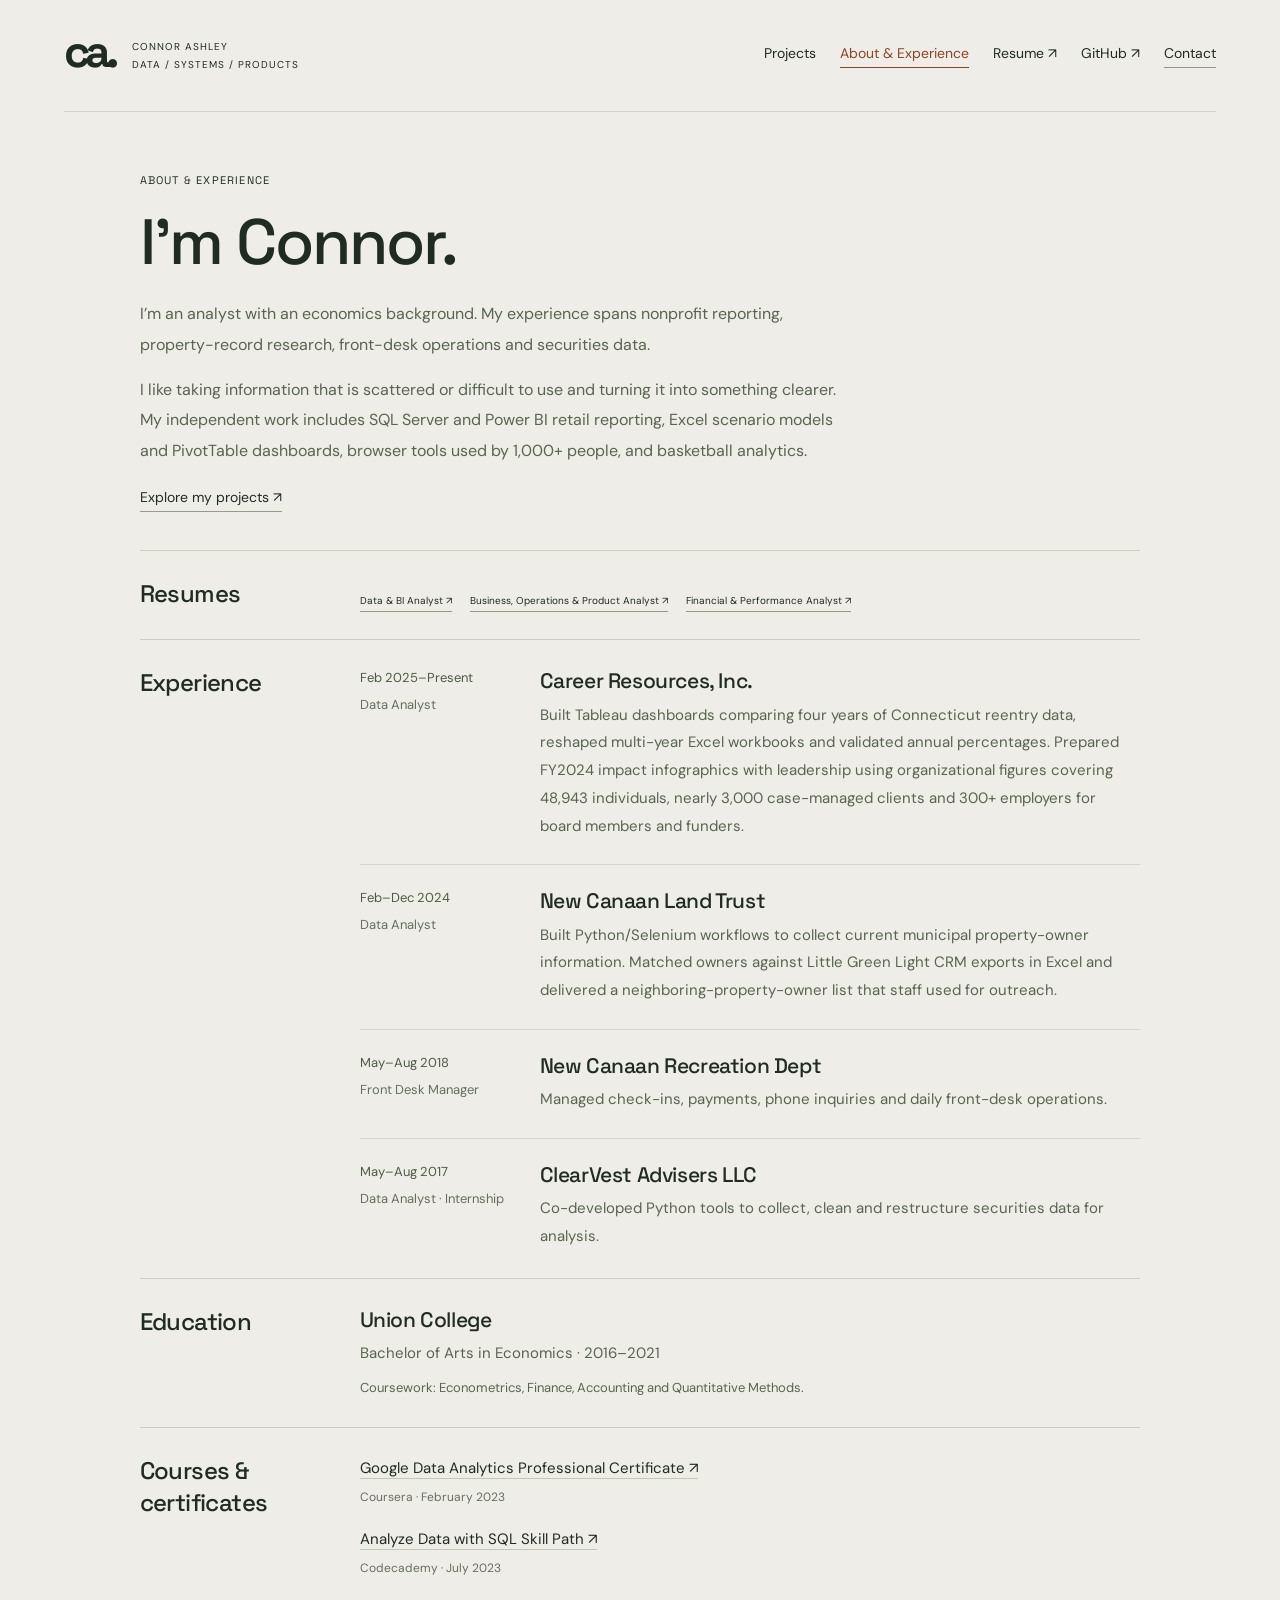
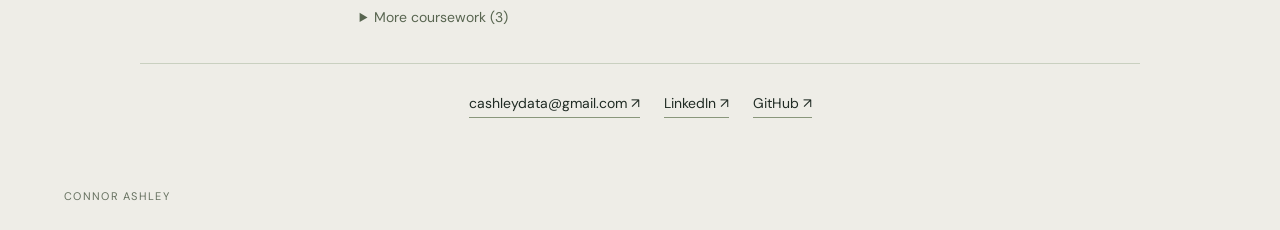
==== commit 8e8de181: "Update portfolio resume downloads and provide all three versions" ====
--- a/about.html
+++ b/about.html
@@ -1 +1 @@
-<!doctype html><html lang="en"><head><meta charset="utf-8"><meta name="viewport" content="width=device-width,initial-scale=1"><meta name="description" content="Connor Ashley's experience in nonprofit reporting, property research, customer service and securities data, plus education and coursework."><title>Connor Ashley | Portfolio</title><link rel="stylesheet" href="home.css"><link rel="stylesheet" href="pages.css"><link rel="stylesheet" href="readability.css"><link rel="icon" type="image/svg+xml" href="favicon.svg"></head><body><header><a class="brand" href="./"><b>ca.</b><span>CONNOR ASHLEY<br>DATA / SYSTEMS / PRODUCTS</span></a><nav aria-label="Main navigation"><a href="./#work">Projects</a><a href="about.html" aria-current="page">About & Experience</a><a href="Connor_Ashley_Resume.pdf">Resume ↗</a><a href="https://github.com/Cashley104">GitHub ↗</a><a href="#contact">Contact</a></nav></header><main class="about-main"><section class="about-intro"><p class="eyebrow">ABOUT & EXPERIENCE</p><h1>I’m Connor.</h1><p>I’m an analyst with an economics background. My experience spans nonprofit reporting, property-record research, front-desk operations and securities data.</p><p>I like taking information that is scattered or difficult to use and turning it into something clearer. My independent work includes SQL Server and Power BI retail reporting, Excel scenario models and PivotTable dashboards, browser tools used by 1,000+ people, and basketball analytics.</p><a class="back-projects" href="./#work">Explore my projects ↗</a></section><section class="about-section" aria-labelledby="work-history"><h2 id="work-history">Experience</h2><div class="role-list"><article class="role"><div><p class="role-date">Feb 2025–Present</p><p class="role-kind">Data Analyst · Volunteer</p></div><div><h3>Career Resources, Inc.</h3><p>Built Tableau dashboards comparing four years of Connecticut reentry data, reshaped multi-year Excel workbooks and validated annual percentages. Prepared FY2024 impact infographics with leadership using organizational figures covering 48,943 individuals, nearly 3,000 case-managed clients and 300+ employers for board members and funders.</p></div></article><article class="role"><div><p class="role-date">Feb–Dec 2024</p><p class="role-kind">Data Analyst · Volunteer</p></div><div><h3>New Canaan Land Trust</h3><p>Built Python/Selenium workflows to collect current municipal property-owner information. Matched owners against Little Green Light CRM exports in Excel and delivered a neighboring-property-owner list that staff used for outreach.</p></div></article><article class="role"><div><p class="role-date">May–Aug 2018</p><p class="role-kind">Front Desk Manager</p></div><div><h3>New Canaan Recreation Dept</h3><p>Managed check-ins, payments, phone inquiries and daily front-desk operations.</p></div></article><article class="role"><div><p class="role-date">May–Aug 2017</p><p class="role-kind">Data Analyst · Internship</p></div><div><h3>ClearVest Advisers LLC</h3><p>Co-developed Python tools to collect, clean and restructure securities data for analysis.</p></div></article></div></section><section class="about-section education" aria-labelledby="education-title"><h2 id="education-title">Education</h2><div><h3>Union College</h3><p>Bachelor of Arts in Economics · 2016–2021</p><p class="quiet">Coursework: Econometrics, Finance, Accounting and Quantitative Methods.</p></div></section><section class="about-section certifications" aria-labelledby="certificates-title"><h2 id="certificates-title">Courses & certificates</h2><div><ul class="credential-list"><li><a href="https://www.coursera.org/account/accomplishments/specialization/certificate/LZQAG4V62MDE">Google Data Analytics Professional Certificate ↗</a><span>Coursera · February 2023</span></li><li><a href="https://www.codecademy.com/profiles/Cashley104/certificates/5cafb2d937090210d7df3652">Analyze Data with SQL Skill Path ↗</a><span>Codecademy · July 2023</span></li></ul><details><summary>More coursework (3)</summary><ul class="credential-list"><li><a href="https://www.coursera.org/account/accomplishments/records/VMXT9C47KHP5">Generative AI: Elevate Your Data Science Career ↗</a><span>IBM · July 2024</span></li><li><a href="https://www.codecademy.com/profiles/Cashley104/certificates/094a9c7ea6f4ba69e25567f1475e363f">Learn Intermediate SQL for Marketers and Product Managers Course ↗</a><span>Codecademy · August 2023</span></li><li><a href="https://www.codecademy.com/profiles/Cashley104/certificates/6c152bd262967f8c941c9707ed636bda">Learn Python 3 Course ↗</a><span>Codecademy · November 2023</span></li></ul></details></div></section><section class="about-contact" id="contact"><div class="contact-links"><a href="mailto:cashleydata@gmail.com">cashleydata@gmail.com ↗</a><a href="https://www.linkedin.com/in/cashleydata/">LinkedIn ↗</a><a href="https://github.com/Cashley104">GitHub ↗</a></div></section></main><footer class="signature-footer"><span>CONNOR ASHLEY</span></footer></body></html>+<!doctype html><html lang="en"><head><meta charset="utf-8"><meta name="viewport" content="width=device-width,initial-scale=1"><meta name="description" content="Connor Ashley's experience in nonprofit reporting, property research, customer service and securities data, plus education and coursework."><title>Connor Ashley | Portfolio</title><link rel="stylesheet" href="home.css"><link rel="stylesheet" href="pages.css"><link rel="stylesheet" href="readability.css"><link rel="icon" type="image/svg+xml" href="favicon.svg"></head><body><header><a class="brand" href="./"><b>ca.</b><span>CONNOR ASHLEY<br>DATA / SYSTEMS / PRODUCTS</span></a><nav aria-label="Main navigation"><a href="./#work">Projects</a><a href="about.html" aria-current="page">About & Experience</a><a href="Connor_Ashley_Resume.pdf">Resume ↗</a><a href="https://github.com/Cashley104">GitHub ↗</a><a href="#contact">Contact</a></nav></header><main class="about-main"><section class="about-intro"><p class="eyebrow">ABOUT & EXPERIENCE</p><h1>I’m Connor.</h1><p>I’m an analyst with an economics background. My experience spans nonprofit reporting, property-record research, front-desk operations and securities data.</p><p>I like taking information that is scattered or difficult to use and turning it into something clearer. My independent work includes SQL Server and Power BI retail reporting, Excel scenario models and PivotTable dashboards, browser tools used by 1,000+ people, and basketball analytics.</p><a class="back-projects" href="./#work">Explore my projects ↗</a></section><section class="about-section" aria-labelledby="resume-downloads"><h2 id="resume-downloads">Resumes</h2><div class="project-actions"><a class="project-button" href="Connor_Ashley_Data_BI_Analyst.pdf">Data & BI Analyst ↗</a><a class="project-button" href="Connor_Ashley_Business_Operations_Product_Analyst.pdf">Business, Operations & Product Analyst ↗</a><a class="project-button" href="Connor_Ashley_Financial_Performance_Analyst.pdf">Financial & Performance Analyst ↗</a></div></section><section class="about-section" aria-labelledby="work-history"><h2 id="work-history">Experience</h2><div class="role-list"><article class="role"><div><p class="role-date">Feb 2025–Present</p><p class="role-kind">Data Analyst</p></div><div><h3>Career Resources, Inc.</h3><p>Built Tableau dashboards comparing four years of Connecticut reentry data, reshaped multi-year Excel workbooks and validated annual percentages. Prepared FY2024 impact infographics with leadership using organizational figures covering 48,943 individuals, nearly 3,000 case-managed clients and 300+ employers for board members and funders.</p></div></article><article class="role"><div><p class="role-date">Feb–Dec 2024</p><p class="role-kind">Data Analyst</p></div><div><h3>New Canaan Land Trust</h3><p>Built Python/Selenium workflows to collect current municipal property-owner information. Matched owners against Little Green Light CRM exports in Excel and delivered a neighboring-property-owner list that staff used for outreach.</p></div></article><article class="role"><div><p class="role-date">May–Aug 2018</p><p class="role-kind">Front Desk Manager</p></div><div><h3>New Canaan Recreation Dept</h3><p>Managed check-ins, payments, phone inquiries and daily front-desk operations.</p></div></article><article class="role"><div><p class="role-date">May–Aug 2017</p><p class="role-kind">Data Analyst · Internship</p></div><div><h3>ClearVest Advisers LLC</h3><p>Co-developed Python tools to collect, clean and restructure securities data for analysis.</p></div></article></div></section><section class="about-section education" aria-labelledby="education-title"><h2 id="education-title">Education</h2><div><h3>Union College</h3><p>Bachelor of Arts in Economics · 2016–2021</p><p class="quiet">Coursework: Econometrics, Finance, Accounting and Quantitative Methods.</p></div></section><section class="about-section certifications" aria-labelledby="certificates-title"><h2 id="certificates-title">Courses & certificates</h2><div><ul class="credential-list"><li><a href="https://www.coursera.org/account/accomplishments/specialization/certificate/LZQAG4V62MDE">Google Data Analytics Professional Certificate ↗</a><span>Coursera · February 2023</span></li><li><a href="https://www.codecademy.com/profiles/Cashley104/certificates/5cafb2d937090210d7df3652">Analyze Data with SQL Skill Path ↗</a><span>Codecademy · July 2023</span></li></ul><details><summary>More coursework (3)</summary><ul class="credential-list"><li><a href="https://www.coursera.org/account/accomplishments/records/VMXT9C47KHP5">Generative AI: Elevate Your Data Science Career ↗</a><span>IBM · July 2024</span></li><li><a href="https://www.codecademy.com/profiles/Cashley104/certificates/094a9c7ea6f4ba69e25567f1475e363f">Learn Intermediate SQL for Marketers and Product Managers Course ↗</a><span>Codecademy · August 2023</span></li><li><a href="https://www.codecademy.com/profiles/Cashley104/certificates/6c152bd262967f8c941c9707ed636bda">Learn Python 3 Course ↗</a><span>Codecademy · November 2023</span></li></ul></details></div></section><section class="about-contact" id="contact"><div class="contact-links"><a href="mailto:cashleydata@gmail.com">cashleydata@gmail.com ↗</a><a href="https://www.linkedin.com/in/cashleydata/">LinkedIn ↗</a><a href="https://github.com/Cashley104">GitHub ↗</a></div></section></main><footer class="signature-footer"><span>CONNOR ASHLEY</span></footer></body></html>
--- a/readability.css
+++ b/readability.css
@@ -15,3 +15,6 @@
 body footer.signature-footer:has(nav){justify-content:space-between;gap:18px}
 body .closing:has(.contact-links){flex-wrap:wrap}
 @media(max-width:600px){body .closing .contact-links{justify-content:flex-start;gap:14px 20px}body .signature-footer nav{gap:18px}body .contact-email{flex-basis:100%;order:4}}
+header nav{align-items:baseline}
+@media(min-width:601px){.intro{padding-top:10px}}
+@media(min-width:601px){.brand b{position:relative;top:-.1em}}
